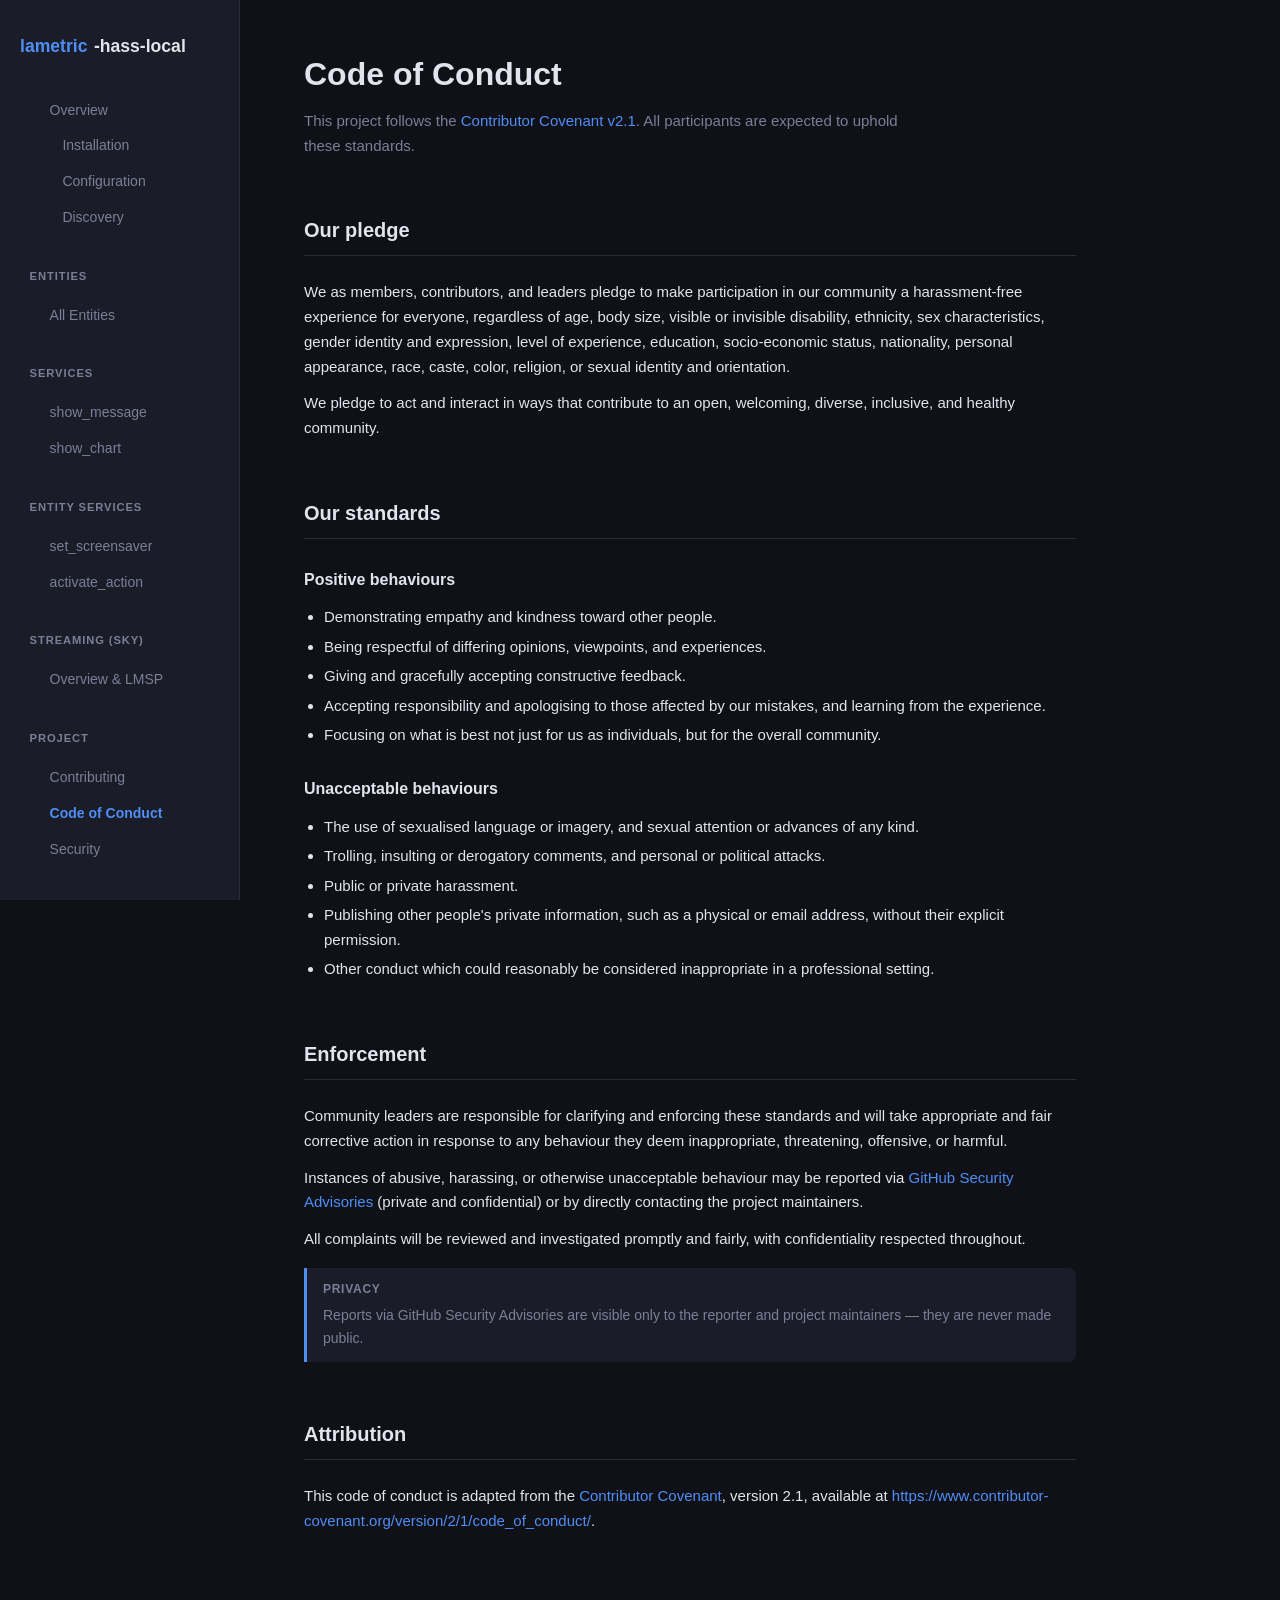
==== docs/code-of-conduct.html @ 4edc42f3 "docs: split documentation into multi-page site - Rewrite index.html as overview page (install, confi" ====
<!DOCTYPE html>
<html lang="en">

<head>
    <meta charset="UTF-8" />
    <meta name="viewport" content="width=device-width, initial-scale=1.0" />
    <title>lametric-hass-local — Code of Conduct</title>
    <link rel="stylesheet" href="style.css" />
</head>

<body>
    <div class="layout">

        <nav>
            <a class="logo" href="index.html"><span>lametric</span>-hass-local</a>
            <ul>
                <li><a href="index.html">Overview</a></li>
                <li><a href="index.html#installation" style="padding-left:1.4rem">Installation</a></li>
                <li><a href="index.html#configuration" style="padding-left:1.4rem">Configuration</a></li>
                <li><a href="index.html#discovery" style="padding-left:1.4rem">Discovery</a></li>
            </ul>
            <div class="section-label">Entities</div>
            <ul><li><a href="entities.html">All Entities</a></li></ul>
            <div class="section-label">Services</div>
            <ul>
                <li><a href="services.html">show_message</a></li>
                <li><a href="services.html#show-chart">show_chart</a></li>
            </ul>
            <div class="section-label">Entity Services</div>
            <ul>
                <li><a href="entity-services.html">set_screensaver</a></li>
                <li><a href="entity-services.html#activate-action">activate_action</a></li>
            </ul>
            <div class="section-label">Streaming (SKY)</div>
            <ul><li><a href="streaming.html">Overview &amp; LMSP</a></li></ul>
            <div class="section-label">Project</div>
            <ul>
                <li><a href="contributing.html">Contributing</a></li>
                <li><a href="code-of-conduct.html" class="page-active">Code of Conduct</a></li>
                <li><a href="security.html">Security</a></li>
            </ul>
        </nav>

        <main>

            <div class="hero" id="code-of-conduct">
                <h1>Code of Conduct</h1>
                <p>This project follows the
                    <a href="https://www.contributor-covenant.org/version/2/1/code_of_conduct/"
                        target="_blank" rel="noopener">Contributor Covenant v2.1</a>.
                    All participants are expected to uphold these standards.</p>
            </div>

            <section id="pledge">
                <h2>Our pledge</h2>
                <p>We as members, contributors, and leaders pledge to make participation in our community a
                    harassment-free experience for everyone, regardless of age, body size, visible or invisible
                    disability, ethnicity, sex characteristics, gender identity and expression, level of experience,
                    education, socio-economic status, nationality, personal appearance, race, caste, color,
                    religion, or sexual identity and orientation.</p>
                <p>We pledge to act and interact in ways that contribute to an open, welcoming, diverse,
                    inclusive, and healthy community.</p>
            </section>

            <section id="standards">
                <h2>Our standards</h2>
                <h3>Positive behaviours</h3>
                <ul>
                    <li>Demonstrating empathy and kindness toward other people.</li>
                    <li>Being respectful of differing opinions, viewpoints, and experiences.</li>
                    <li>Giving and gracefully accepting constructive feedback.</li>
                    <li>Accepting responsibility and apologising to those affected by our mistakes, and learning
                        from the experience.</li>
                    <li>Focusing on what is best not just for us as individuals, but for the overall community.</li>
                </ul>

                <h3>Unacceptable behaviours</h3>
                <ul>
                    <li>The use of sexualised language or imagery, and sexual attention or advances of any kind.</li>
                    <li>Trolling, insulting or derogatory comments, and personal or political attacks.</li>
                    <li>Public or private harassment.</li>
                    <li>Publishing other people's private information, such as a physical or email address, without
                        their explicit permission.</li>
                    <li>Other conduct which could reasonably be considered inappropriate in a professional
                        setting.</li>
                </ul>
            </section>

            <section id="enforcement">
                <h2>Enforcement</h2>
                <p>Community leaders are responsible for clarifying and enforcing these standards and will take
                    appropriate and fair corrective action in response to any behaviour they deem inappropriate,
                    threatening, offensive, or harmful.</p>
                <p>Instances of abusive, harassing, or otherwise unacceptable behaviour may be reported via
                    <a href="https://github.com/ElectroAttacks/lametric-hass-local/security/advisories/new"
                        target="_blank" rel="noopener">GitHub Security Advisories</a>
                    (private and confidential) or by directly contacting the project maintainers.</p>
                <p>All complaints will be reviewed and investigated promptly and fairly,
                    with confidentiality respected throughout.</p>
                <div class="note">
                    <strong>Privacy</strong>
                    Reports via GitHub Security Advisories are visible only to the reporter and project maintainers —
                    they are never made public.
                </div>
            </section>

            <section id="attribution">
                <h2>Attribution</h2>
                <p>This code of conduct is adapted from the
                    <a href="https://www.contributor-covenant.org" target="_blank"
                        rel="noopener">Contributor Covenant</a>,
                    version 2.1, available at
                    <a href="https://www.contributor-covenant.org/version/2/1/code_of_conduct/"
                        target="_blank" rel="noopener">https://www.contributor-covenant.org/version/2/1/code_of_conduct/</a>.
                </p>
            </section>

        </main>
    </div>
</body>

</html>
---- docs/style.css ----
/* ── Reset & Variables ── */
*,
*::before,
*::after {
    box-sizing: border-box;
    margin: 0;
    padding: 0;
}

:root {
    --bg: #0f1117;
    --surface: #1a1d27;
    --border: #2a2d3a;
    --accent: #4f8ef7;
    --accent-dim: #2a4a8a;
    --text: #e2e4ed;
    --muted: #7a7f99;
    --code-bg: #13151f;
    --radius: 8px;
    --warn: #d97706;
    --warn-dim: #451a03;
    --success: #22c55e;
    --success-dim: #14532d;
    --danger: #ef4444;
    --danger-dim: #450a0a;
    --method-get: #22c55e;
    --method-put: #f59e0b;
    --method-post: #3b82f6;
    --method-delete: #ef4444;
}

html {
    scroll-behavior: smooth;
}

body {
    font-family: -apple-system, BlinkMacSystemFont, "Segoe UI", Roboto, sans-serif;
    background: var(--bg);
    color: var(--text);
    line-height: 1.65;
    font-size: 15px;
}

a {
    color: var(--accent);
    text-decoration: none;
}

a:hover {
    text-decoration: underline;
}

/* ── Layout ── */
.layout {
    display: flex;
    min-height: 100vh;
}

/* ── Sidebar ── */
nav {
    width: 240px;
    flex-shrink: 0;
    background: var(--surface);
    border-right: 1px solid var(--border);
    padding: 2rem 1.25rem;
    position: sticky;
    top: 0;
    height: 100vh;
    overflow-y: auto;
}

nav .logo {
    font-size: 1.1rem;
    font-weight: 700;
    color: var(--text);
    display: flex;
    align-items: center;
    gap: 0.4rem;
    margin-bottom: 2rem;
    text-decoration: none;
}

nav .logo span {
    color: var(--accent);
}

nav ul {
    list-style: none;
}

nav ul li {
    margin-bottom: 0.1rem;
}

nav ul li a {
    display: block;
    padding: 0.35rem 0.6rem;
    border-radius: 5px;
    color: var(--muted);
    font-size: 0.875rem;
    transition: background 0.15s, color 0.15s;
    text-decoration: none;
}

nav ul li a:hover,
nav ul li a.active {
    background: var(--accent-dim);
    color: var(--text);
}

nav ul li a.page-active {
    color: var(--accent);
    font-weight: 600;
}

nav .section-label {
    font-size: 0.7rem;
    font-weight: 600;
    text-transform: uppercase;
    letter-spacing: 0.08em;
    color: var(--muted);
    padding: 1rem 0.6rem 0.3rem;
}

/* ── Main Content ── */
main {
    flex: 1;
    padding: 3rem 4rem;
    max-width: 900px;
}

/* ── Hero ── */
.hero {
    margin-bottom: 3.5rem;
}

.hero h1 {
    font-size: 2rem;
    font-weight: 700;
    margin-bottom: 0.5rem;
}

.hero h1 span {
    color: var(--accent);
}

.hero p {
    color: var(--muted);
    max-width: 600px;
}

.badges {
    display: flex;
    gap: 0.5rem;
    margin-top: 1rem;
    flex-wrap: wrap;
}

.badge {
    background: var(--accent-dim);
    color: var(--accent);
    font-size: 0.75rem;
    font-weight: 600;
    padding: 0.2rem 0.6rem;
    border-radius: 999px;
}

/* ── Sections ── */
section {
    margin-bottom: 3.5rem;
}

h2 {
    font-size: 1.25rem;
    font-weight: 700;
    padding-bottom: 0.5rem;
    border-bottom: 1px solid var(--border);
    margin-bottom: 1.5rem;
}

h3 {
    font-size: 1rem;
    font-weight: 600;
    margin: 1.75rem 0 0.75rem;
    color: var(--text);
}

h4 {
    font-size: 0.9rem;
    font-weight: 600;
    margin: 1.25rem 0 0.5rem;
    color: var(--muted);
}

p {
    margin-bottom: 0.75rem;
    color: var(--text);
}

code {
    font-family: "JetBrains Mono", "Fira Code", "Cascadia Code", monospace;
    font-size: 0.85em;
    background: var(--code-bg);
    padding: 0.1em 0.35em;
    border-radius: 4px;
    color: #c9d1d9;
}

pre {
    background: var(--code-bg);
    border: 1px solid var(--border);
    border-radius: var(--radius);
    padding: 1.1rem 1.25rem;
    overflow-x: auto;
    margin: 0.75rem 0 1.25rem;
    font-size: 0.83rem;
    line-height: 1.6;
}

pre code {
    background: none;
    padding: 0;
    font-size: inherit;
    color: #c9d1d9;
}

ul,
ol {
    margin: 0.5rem 0 1rem 1.25rem;
}

li {
    margin-bottom: 0.3rem;
}

/* ── Cards ── */
.card-grid {
    display: grid;
    grid-template-columns: repeat(auto-fill, minmax(220px, 1fr));
    gap: 1rem;
    margin-bottom: 1rem;
}

.card {
    background: var(--surface);
    border: 1px solid var(--border);
    border-radius: var(--radius);
    padding: 1rem 1.1rem;
}

.card h4 {
    font-size: 0.875rem;
    font-weight: 600;
    margin-bottom: 0.35rem;
    color: var(--text);
}

.card p {
    font-size: 0.8rem;
    color: var(--muted);
    margin: 0;
}

/* ── Callouts ── */
.note,
.warning,
.tip {
    border-left: 3px solid var(--accent);
    padding: 0.75rem 1rem;
    border-radius: 0 var(--radius) var(--radius) 0;
    font-size: 0.875rem;
    margin: 1rem 0;
}

.note {
    background: var(--surface);
    border-color: var(--accent);
    color: var(--muted);
}

.warning {
    background: var(--warn-dim);
    border-color: var(--warn);
    color: #fde68a;
}

.tip {
    background: var(--success-dim);
    border-color: var(--success);
    color: #bbf7d0;
}

.note strong,
.warning strong,
.tip strong {
    display: block;
    margin-bottom: 0.25rem;
    font-size: 0.75rem;
    text-transform: uppercase;
    letter-spacing: 0.06em;
}

/* ── Tables ── */
table {
    width: 100%;
    border-collapse: collapse;
    font-size: 0.875rem;
    margin-bottom: 1rem;
}

th,
td {
    text-align: left;
    padding: 0.5rem 0.75rem;
    border-bottom: 1px solid var(--border);
}

th {
    color: var(--muted);
    font-weight: 600;
    background: var(--surface);
}

tr:last-child td {
    border-bottom: none;
}

/* ── API Reference ── */
.api-ref {
    background: var(--surface);
    border: 1px solid var(--border);
    border-radius: var(--radius);
    padding: 0.75rem 1rem;
    margin: 1rem 0;
    font-size: 0.8rem;
    color: var(--muted);
    display: flex;
    align-items: center;
    gap: 0.75rem;
    flex-wrap: wrap;
}

.api-ref .api-method {
    font-size: 0.7rem;
    font-weight: 700;
    padding: 0.15rem 0.5rem;
    border-radius: 4px;
    text-transform: uppercase;
    letter-spacing: 0.04em;
    flex-shrink: 0;
}

.api-ref .api-method.get {
    background: #14532d;
    color: var(--method-get);
}

.api-ref .api-method.post {
    background: #1e3a5f;
    color: var(--method-post);
}

.api-ref .api-method.put {
    background: #451a03;
    color: #fbbf24;
}

.api-ref .api-method.delete {
    background: #450a0a;
    color: var(--method-delete);
}

.api-ref .api-path {
    font-family: "JetBrains Mono", "Fira Code", monospace;
    color: var(--text);
    font-size: 0.82rem;
}

.api-ref .api-version {
    margin-left: auto;
    font-size: 0.7rem;
    background: var(--bg);
    padding: 0.1rem 0.45rem;
    border-radius: 999px;
    border: 1px solid var(--border);
}

/* ── Step list ── */
.steps {
    counter-reset: step-counter;
    list-style: none;
    margin: 0.5rem 0 1.25rem 0;
}

.steps li {
    counter-increment: step-counter;
    padding: 0.6rem 0 0.6rem 2.5rem;
    position: relative;
    border-left: 2px solid var(--border);
    margin-left: 0.75rem;
    margin-bottom: 0;
}

.steps li::before {
    content: counter(step-counter);
    position: absolute;
    left: -1rem;
    top: 0.55rem;
    width: 1.75rem;
    height: 1.75rem;
    background: var(--accent-dim);
    color: var(--accent);
    border-radius: 50%;
    display: flex;
    align-items: center;
    justify-content: center;
    font-size: 0.75rem;
    font-weight: 700;
}

/* ── Inline value list ── */
.val-list {
    display: flex;
    gap: 0.4rem;
    flex-wrap: wrap;
    margin: 0.25rem 0 0.75rem;
}

.val {
    background: var(--code-bg);
    border: 1px solid var(--border);
    border-radius: 4px;
    padding: 0.1em 0.45em;
    font-family: "JetBrains Mono", "Fira Code", monospace;
    font-size: 0.8rem;
    color: #c9d1d9;
}

.val.default {
    border-color: var(--accent-dim);
    color: var(--accent);
}

/* ── Entity header row ── */
.entity-header {
    display: flex;
    align-items: center;
    gap: 0.75rem;
    margin-bottom: 0.75rem;
}

.platform-badge {
    font-size: 0.7rem;
    font-weight: 700;
    padding: 0.2rem 0.6rem;
    border-radius: 999px;
    border: 1px solid var(--border);
    background: var(--code-bg);
    color: var(--muted);
    text-transform: uppercase;
    letter-spacing: 0.05em;
}

/* ── Responsive ── */
@media (max-width: 768px) {
    nav {
        display: none;
    }

    main {
        padding: 2rem 1.25rem;
    }
}
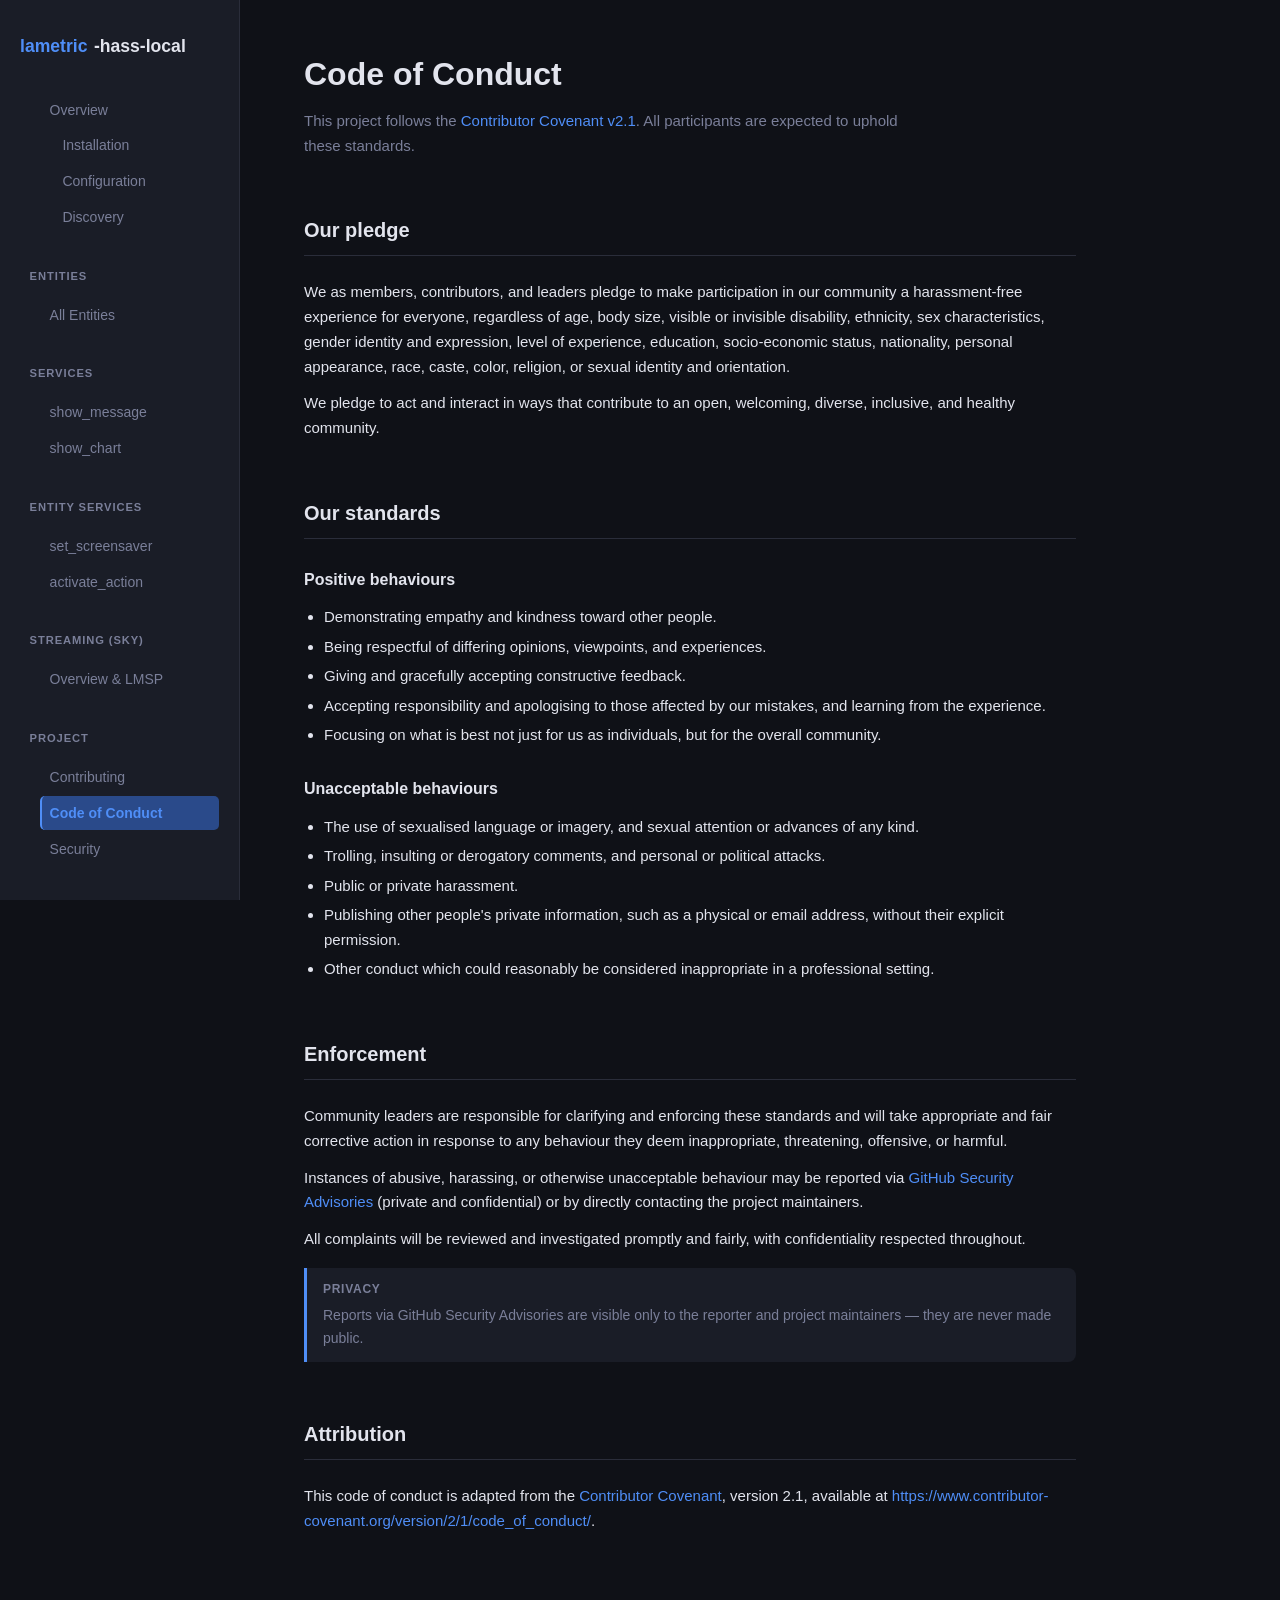
==== commit bfc8920f: "docs: add live sidebar highlighting and fix HACS install steps - Add nav.js with IntersectionObserve" ====
--- a/docs/code-of-conduct.html
+++ b/docs/code-of-conduct.html
@@ -117,6 +117,7 @@
 
         </main>
     </div>
+    <script src="nav.js"></script>
 </body>
 
 </html>
--- a/docs/style.css
+++ b/docs/style.css
@@ -102,15 +102,24 @@
     text-decoration: none;
 }
 
-nav ul li a:hover,
+nav ul li a:hover {
+    background: rgba(79, 142, 247, 0.12);
+    color: var(--text);
+}
+
+/* in-page section currently in view */
 nav ul li a.active {
+    background: rgba(79, 142, 247, 0.18);
+    color: var(--text);
+}
+
+/* current page */
+nav ul li a.page-active {
     background: var(--accent-dim);
-    color: var(--text);
-}
-
-nav ul li a.page-active {
-    color: var(--accent);
-    font-weight: 600;
+    color: var(--accent);
+    font-weight: 600;
+    border-left: 2px solid var(--accent);
+    padding-left: calc(0.6rem - 2px);
 }
 
 nav .section-label {
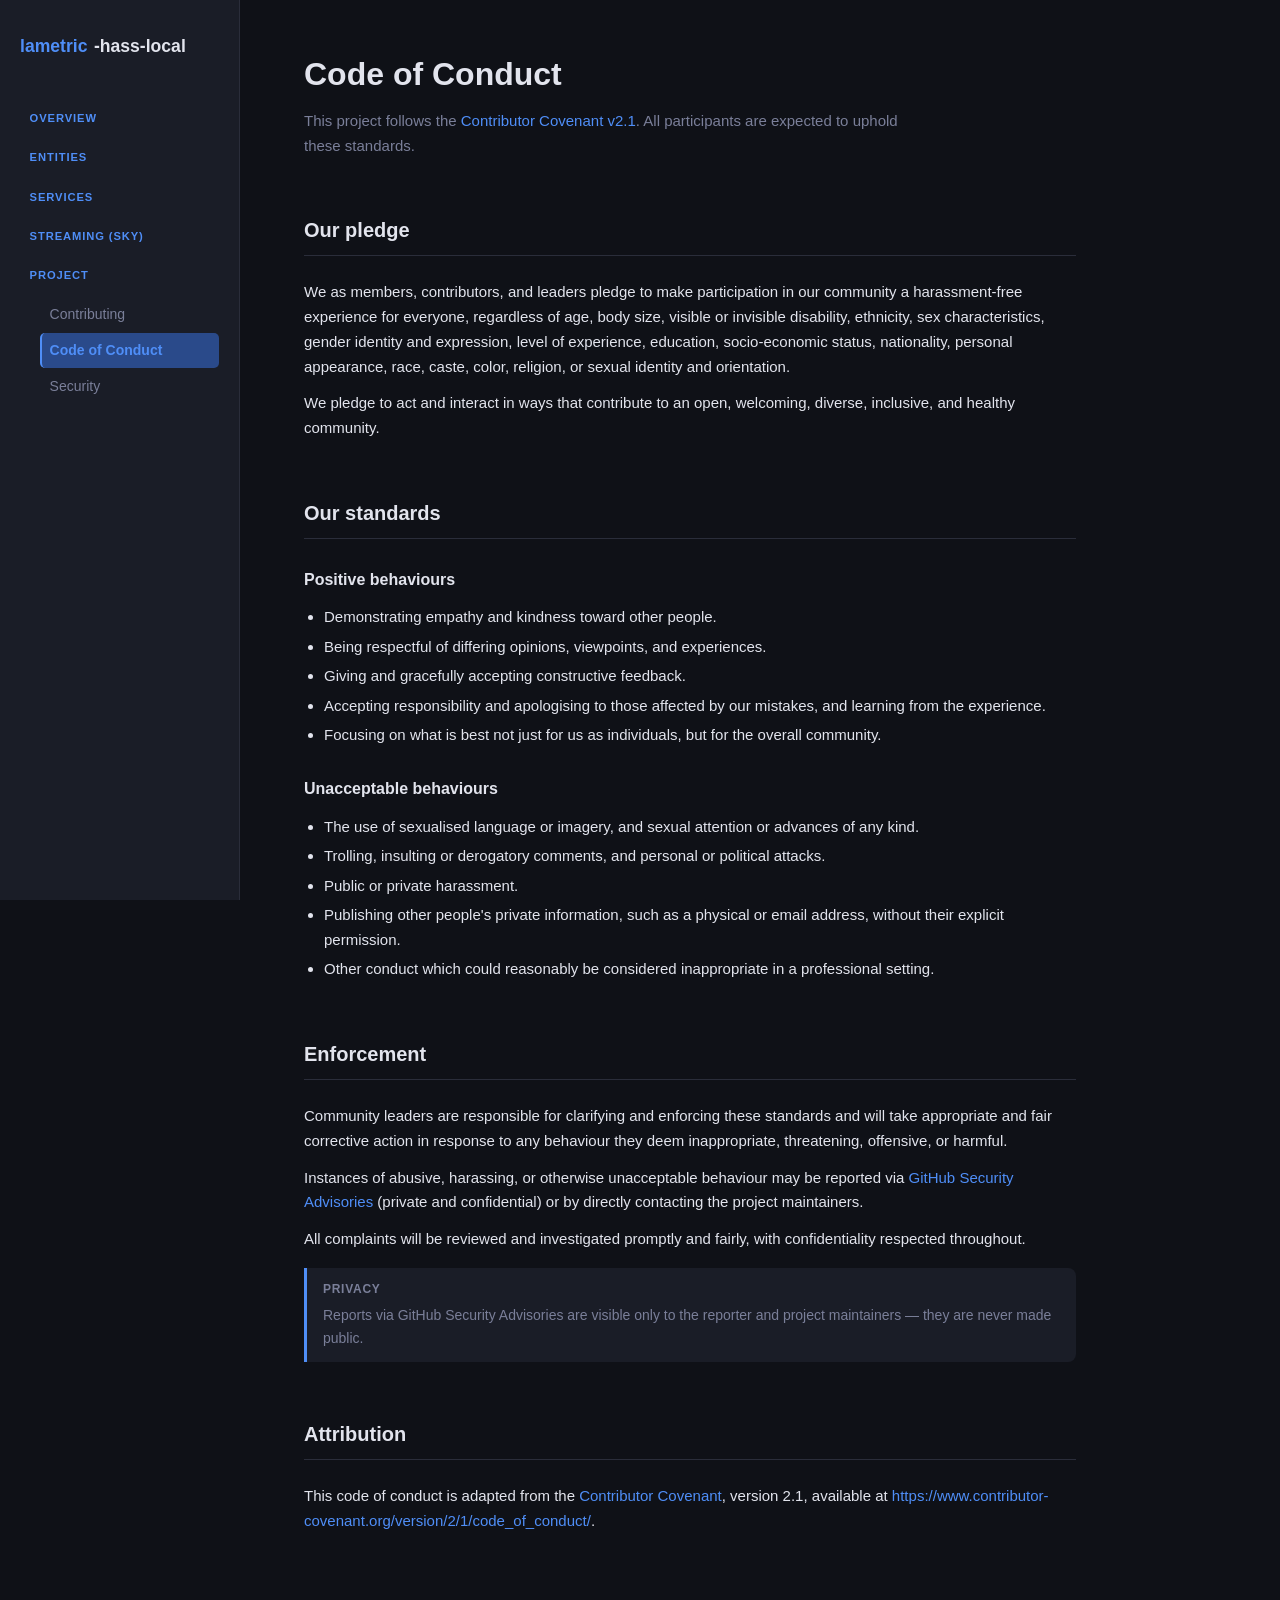
==== commit c8e0b3cc: "docs: unified nav scheme — clickable section labels, merge entity-services into services" ====
--- a/docs/code-of-conduct.html
+++ b/docs/code-of-conduct.html
@@ -13,29 +13,18 @@
 
         <nav>
             <a class="logo" href="index.html"><span>lametric</span>-hass-local</a>
+
+            <div class="section-label section-label-link"><a href="index.html">Overview</a></div>
+
+            <div class="section-label section-label-link"><a href="entities.html">Entities</a></div>
+
+            <div class="section-label section-label-link"><a href="services.html">Services</a></div>
+
+            <div class="section-label section-label-link"><a href="streaming.html">Streaming (SKY)</a></div>
+
+            <div class="section-label section-label-active">Project</div>
             <ul>
-                <li><a href="index.html">Overview</a></li>
-                <li><a href="index.html#installation" style="padding-left:1.4rem">Installation</a></li>
-                <li><a href="index.html#configuration" style="padding-left:1.4rem">Configuration</a></li>
-                <li><a href="index.html#discovery" style="padding-left:1.4rem">Discovery</a></li>
-            </ul>
-            <div class="section-label">Entities</div>
-            <ul><li><a href="entities.html">All Entities</a></li></ul>
-            <div class="section-label">Services</div>
-            <ul>
-                <li><a href="services.html">show_message</a></li>
-                <li><a href="services.html#show-chart">show_chart</a></li>
-            </ul>
-            <div class="section-label">Entity Services</div>
-            <ul>
-                <li><a href="entity-services.html">set_screensaver</a></li>
-                <li><a href="entity-services.html#activate-action">activate_action</a></li>
-            </ul>
-            <div class="section-label">Streaming (SKY)</div>
-            <ul><li><a href="streaming.html">Overview &amp; LMSP</a></li></ul>
-            <div class="section-label">Project</div>
-            <ul>
-                <li><a href="contributing.html">Contributing</a></li>
+                <li><a href="contribute.html">Contributing</a></li>
                 <li><a href="code-of-conduct.html" class="page-active">Code of Conduct</a></li>
                 <li><a href="security.html">Security</a></li>
             </ul>
--- a/docs/style.css
+++ b/docs/style.css
@@ -109,8 +109,8 @@
 
 /* in-page section currently in view */
 nav ul li a.active {
-    background: rgba(79, 142, 247, 0.18);
-    color: var(--text);
+    color: var(--accent);
+    box-shadow: inset 2px 0 0 rgba(79, 142, 247, 0.5);
 }
 
 /* current page */
@@ -129,6 +129,10 @@
     letter-spacing: 0.08em;
     color: var(--muted);
     padding: 1rem 0.6rem 0.3rem;
+}
+
+nav .section-label-active {
+    color: var(--accent);
 }
 
 /* ── Main Content ── */
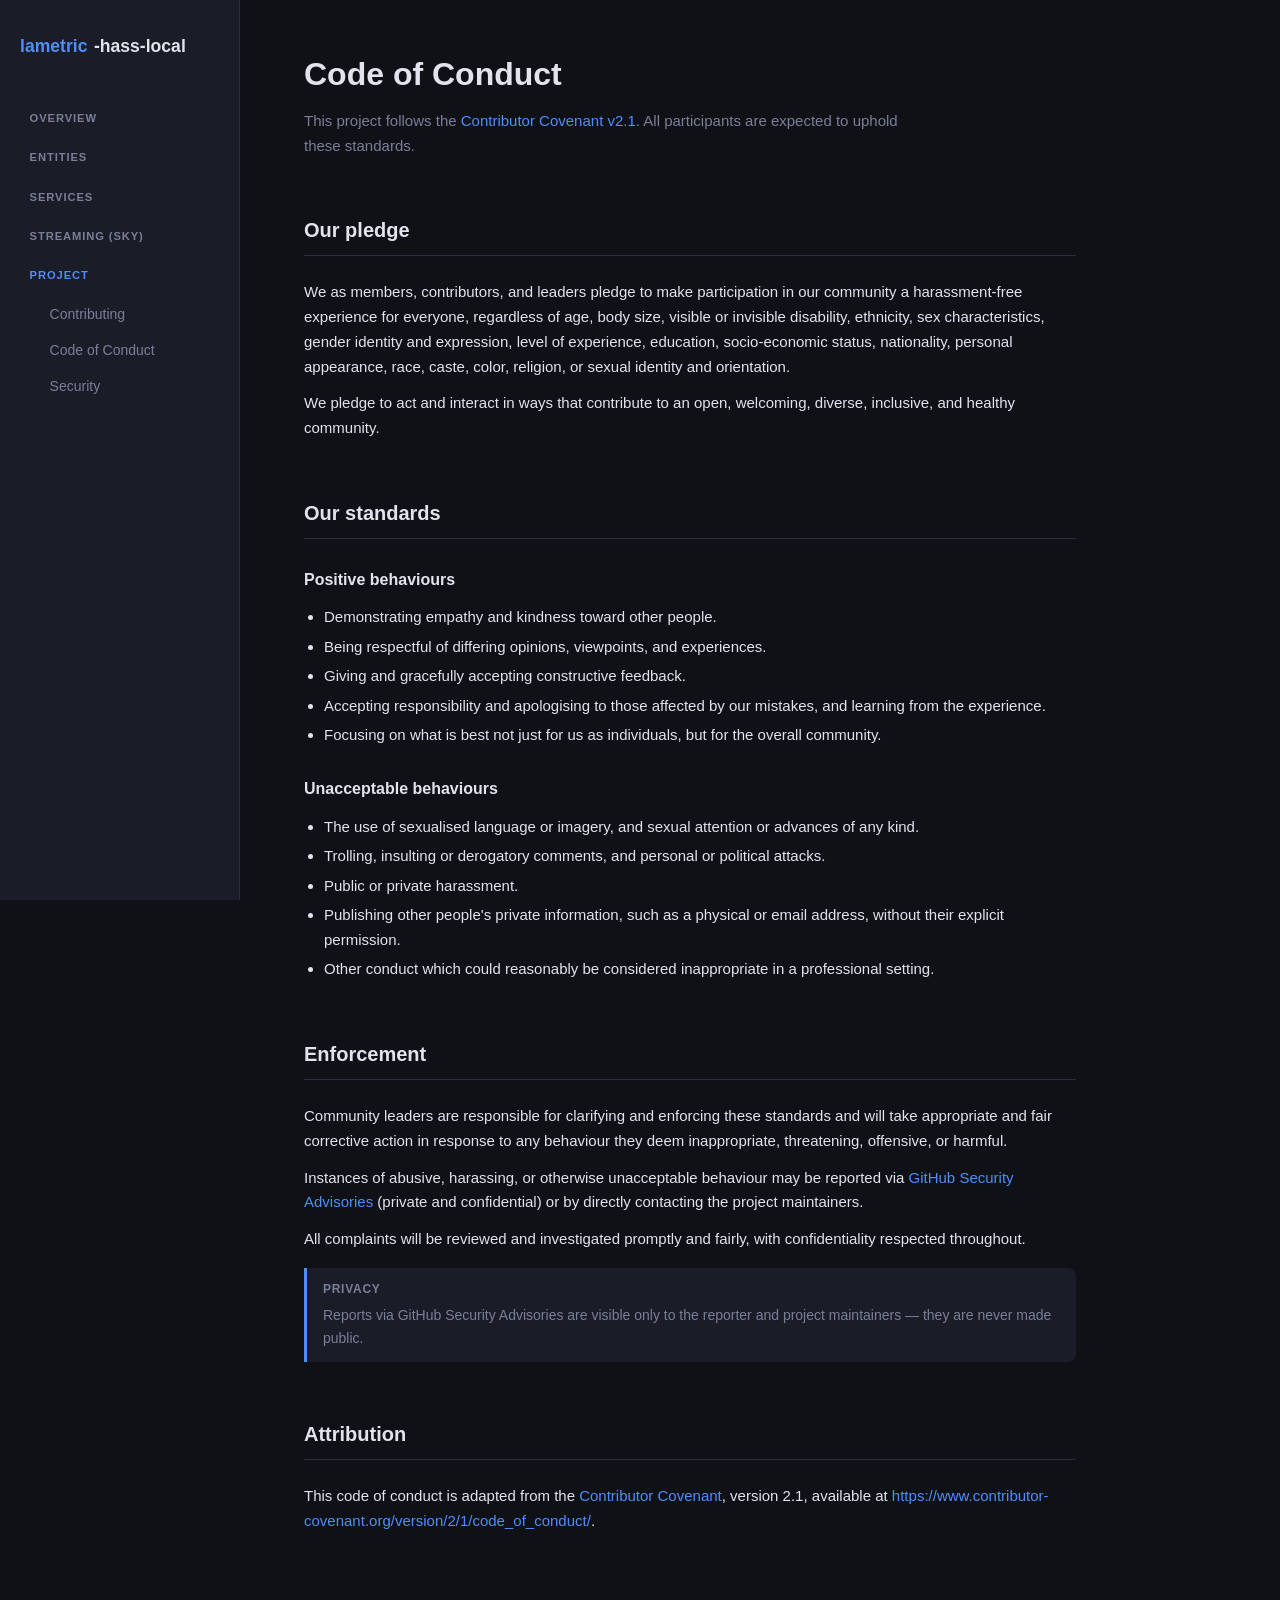
==== commit 1576f18d: "docs: section-label-active gets page-active look; project sub-links use section style" ====
--- a/docs/code-of-conduct.html
+++ b/docs/code-of-conduct.html
@@ -25,7 +25,7 @@
             <div class="section-label section-label-active">Project</div>
             <ul>
                 <li><a href="contribute.html">Contributing</a></li>
-                <li><a href="code-of-conduct.html" class="page-active">Code of Conduct</a></li>
+                <li><a href="code-of-conduct.html" class="active">Code of Conduct</a></li>
                 <li><a href="security.html">Security</a></li>
             </ul>
         </nav>
--- a/docs/style.css
+++ b/docs/style.css
@@ -135,6 +135,35 @@
     color: var(--accent);
 }
 
+nav .section-label-link {
+    padding: 0;
+}
+
+nav .section-label-link > a {
+    display: block;
+    padding: 1rem 0.6rem 0.3rem;
+    color: var(--muted);
+    text-decoration: none;
+    font: inherit;
+}
+
+nav .section-label-link > a:hover {
+    color: var(--text);
+}
+
+nav .section-label-active.section-label-link > a {
+    background: var(--accent-dim);
+    color: var(--accent);
+    font-weight: 600;
+    border-left: 2px solid var(--accent);
+    padding-left: calc(0.6rem - 2px);
+}
+
+nav .section-label-active.section-label-link > a:hover {
+    background: var(--accent-dim);
+    color: var(--accent);
+}
+
 /* ── Main Content ── */
 main {
     flex: 1;
